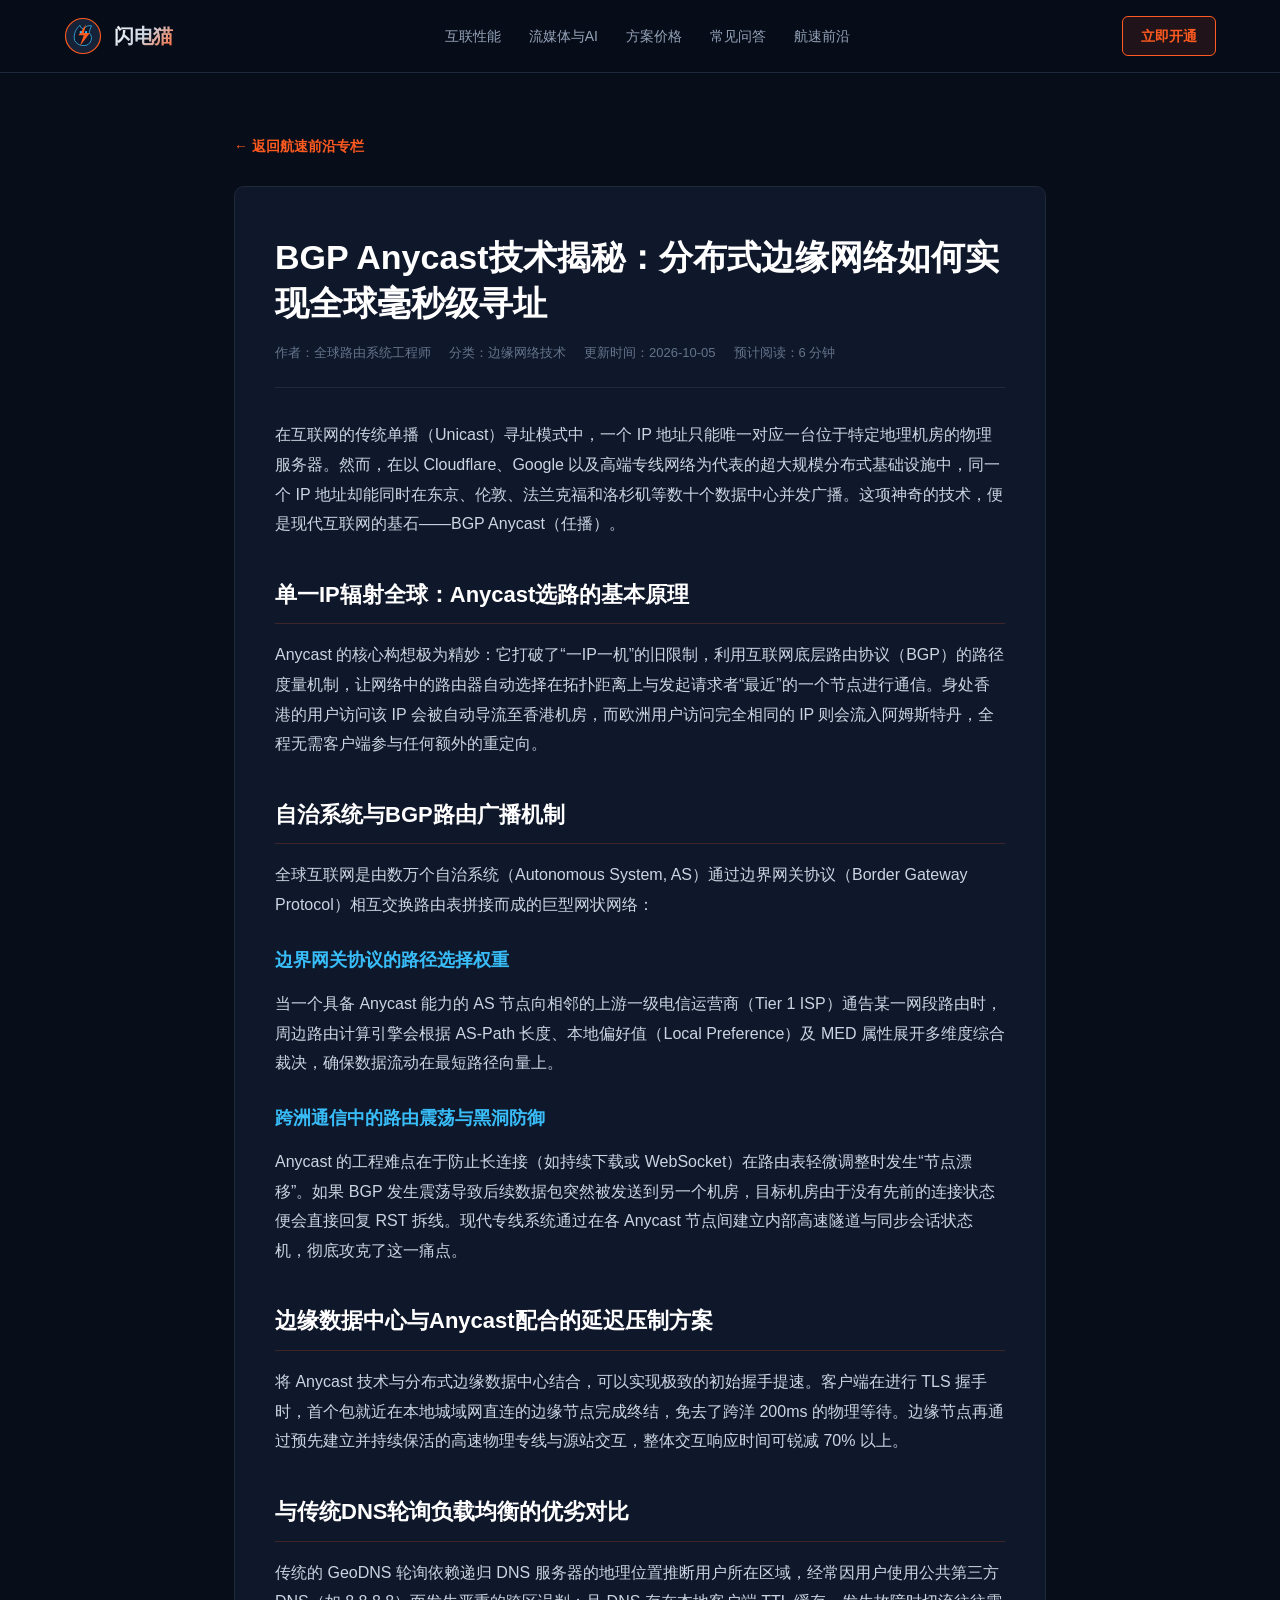
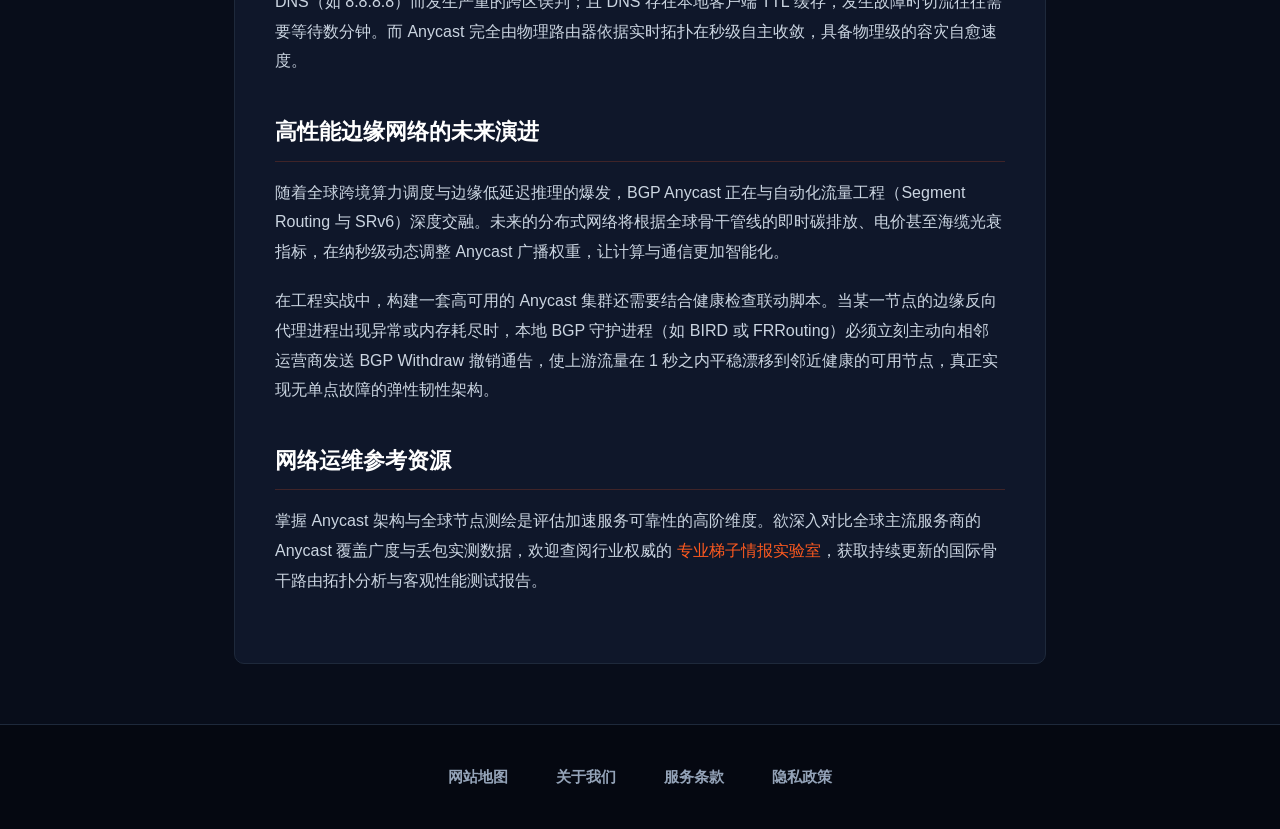
==== bgp-anycast-routing.html @ da59a0de "feat: initial release of flashmao.click landing page, SEO articles, and sitemaps" ====
<!DOCTYPE html>
<html lang="zh-CN">
<head>
  <meta charset="UTF-8">
  <meta name="viewport" content="width=device-width, initial-scale=1.0">
  <title>BGP Anycast技术揭秘：分布式边缘网络如何实现全球毫秒级寻址 - 航速前沿</title>
  <meta name="description" content="深入解构BGP Anycast技术原理，探讨自治系统路由广播、路径权重计算、路由震荡防御，以及分布式边缘计算如何实现超低延迟寻址。">
  <link rel="stylesheet" href="style.css">
</head>
<body>

  <header class="site-header">
    <div class="header-container">
      <a href="index.html" class="brand-logo">
        <svg class="logo-icon-svg" viewBox="0 0 100 100" fill="none" xmlns="http://www.w3.org/2000/svg">
          <circle cx="50" cy="50" r="46" fill="#162238" stroke="#FF5A1F" stroke-width="3"/>
          <path d="M28 62C24 45 32 30 42 22C44 29 48 32 54 30C58 24 64 22 72 23C70 32 64 38 68 44C76 52 72 65 64 72C54 78 36 76 28 62Z" fill="#0F172A" stroke="#38BDF8" stroke-width="2"/>
          <path d="M58 20L38 48H52L42 76L68 42H52L58 20Z" fill="#FF5A1F"/>
          <circle cx="44" cy="40" r="3" fill="#38BDF8"/>
          <circle cx="58" cy="40" r="3" fill="#38BDF8"/>
        </svg>
        <span class="brand-text">闪电猫</span>
      </a>

      <nav class="nav-links">
        <a href="index.html#features">互联性能</a>
        <a href="index.html#streaming">流媒体与AI</a>
        <a href="index.html#pricing">方案价格</a>
        <a href="index.html#faq">常见问答</a>
        <a href="pulse.html">航速前沿</a>
      </nav>

      <a href="https://ww012.twilightaff.com/#/?code=A56DH1Af" class="header-cta" rel="nofollow" target="_blank">立即开通</a>
    </div>
  </header>

  <div class="page-container">
    <a href="pulse.html" class="back-home-btn">&larr; 返回航速前沿专栏</a>

    <article class="page-article">
      <header class="article-header">
        <h1 class="article-title">BGP Anycast技术揭秘：分布式边缘网络如何实现全球毫秒级寻址</h1>
        <div class="article-meta-bar">
          <span>作者：全球路由系统工程师</span>
          <span>分类：边缘网络技术</span>
          <span>更新时间：2026-10-05</span>
          <span>预计阅读：6 分钟</span>
        </div>
      </header>

      <div class="article-body">
        <p>在互联网的传统单播（Unicast）寻址模式中，一个 IP 地址只能唯一对应一台位于特定地理机房的物理服务器。然而，在以 Cloudflare、Google 以及高端专线网络为代表的超大规模分布式基础设施中，同一个 IP 地址却能同时在东京、伦敦、法兰克福和洛杉矶等数十个数据中心并发广播。这项神奇的技术，便是现代互联网的基石——BGP Anycast（任播）。</p>

        <h2>单一IP辐射全球：Anycast选路的基本原理</h2>
        <p>Anycast 的核心构想极为精妙：它打破了“一IP一机”的旧限制，利用互联网底层路由协议（BGP）的路径度量机制，让网络中的路由器自动选择在拓扑距离上与发起请求者“最近”的一个节点进行通信。身处香港的用户访问该 IP 会被自动导流至香港机房，而欧洲用户访问完全相同的 IP 则会流入阿姆斯特丹，全程无需客户端参与任何额外的重定向。</p>

        <h2>自治系统与BGP路由广播机制</h2>
        <p>全球互联网是由数万个自治系统（Autonomous System, AS）通过边界网关协议（Border Gateway Protocol）相互交换路由表拼接而成的巨型网状网络：</p>

        <h3>边界网关协议的路径选择权重</h3>
        <p>当一个具备 Anycast 能力的 AS 节点向相邻的上游一级电信运营商（Tier 1 ISP）通告某一网段路由时，周边路由计算引擎会根据 AS-Path 长度、本地偏好值（Local Preference）及 MED 属性展开多维度综合裁决，确保数据流动在最短路径向量上。</p>

        <h3>跨洲通信中的路由震荡与黑洞防御</h3>
        <p>Anycast 的工程难点在于防止长连接（如持续下载或 WebSocket）在路由表轻微调整时发生“节点漂移”。如果 BGP 发生震荡导致后续数据包突然被发送到另一个机房，目标机房由于没有先前的连接状态便会直接回复 RST 拆线。现代专线系统通过在各 Anycast 节点间建立内部高速隧道与同步会话状态机，彻底攻克了这一痛点。</p>

        <h2>边缘数据中心与Anycast配合的延迟压制方案</h2>
        <p>将 Anycast 技术与分布式边缘数据中心结合，可以实现极致的初始握手提速。客户端在进行 TLS 握手时，首个包就近在本地城域网直连的边缘节点完成终结，免去了跨洋 200ms 的物理等待。边缘节点再通过预先建立并持续保活的高速物理专线与源站交互，整体交互响应时间可锐减 70% 以上。</p>

        <h2>与传统DNS轮询负载均衡的优劣对比</h2>
        <p>传统的 GeoDNS 轮询依赖递归 DNS 服务器的地理位置推断用户所在区域，经常因用户使用公共第三方 DNS（如 8.8.8.8）而发生严重的跨区误判；且 DNS 存在本地客户端 TTL 缓存，发生故障时切流往往需要等待数分钟。而 Anycast 完全由物理路由器依据实时拓扑在秒级自主收敛，具备物理级的容灾自愈速度。</p>

        <h2>高性能边缘网络的未来演进</h2>
        <p>随着全球跨境算力调度与边缘低延迟推理的爆发，BGP Anycast 正在与自动化流量工程（Segment Routing 与 SRv6）深度交融。未来的分布式网络将根据全球骨干管线的即时碳排放、电价甚至海缆光衰指标，在纳秒级动态调整 Anycast 广播权重，让计算与通信更加智能化。</p>
        <p>在工程实战中，构建一套高可用的 Anycast 集群还需要结合健康检查联动脚本。当某一节点的边缘反向代理进程出现异常或内存耗尽时，本地 BGP 守护进程（如 BIRD 或 FRRouting）必须立刻主动向相邻运营商发送 BGP Withdraw 撤销通告，使上游流量在 1 秒之内平稳漂移到邻近健康的可用节点，真正实现无单点故障的弹性韧性架构。</p>

        <h2>网络运维参考资源</h2>
        <p>掌握 Anycast 架构与全球节点测绘是评估加速服务可靠性的高阶维度。欲深入对比全球主流服务商的 Anycast 覆盖广度与丢包实测数据，欢迎查阅行业权威的 <a href="https://tizilab.net/" target="_blank">专业梯子情报实验室</a>，获取持续更新的国际骨干路由拓扑分析与客观性能测试报告。</p>
      </div>
    </article>
  </div>

  <footer class="site-footer">
    <div class="footer-nav">
      <a href="sitemap.html" class="footer-link">网站地图</a>
      <a href="about.html" class="footer-link">关于我们</a>
      <a href="terms.html" class="footer-link">服务条款</a>
      <a href="privacy.html" class="footer-link">隐私政策</a>
    </div>
  </footer>

</body>
</html>
---- style.css ----
/* flashmao.click - 现代超音速空气动力风 (Modern Aerodynamic & Supersonic Velocity) */
:root {
  --bg-deep: #080d1a;
  --bg-card: #0f172a;
  --bg-card-hover: #162238;
  --border-color: #1e293b;
  --border-accent: #ff5a1f;
  --primary-accent: #ff5a1f;
  --primary-hover: #e04812;
  --mach-blue: #2563eb;
  --mach-cyan: #38bdf8;
  --text-main: #f1f5f9;
  --text-muted: #94a3b8;
  --text-dim: #64748b;
  --font-family: -apple-system, BlinkMacSystemFont, "Segoe UI", "PingFang SC", "Hiragino Sans GB", "Microsoft YaHei", sans-serif;
}

* {
  box-sizing: border-box;
  margin: 0;
  padding: 0;
}

body {
  background-color: var(--bg-deep);
  color: var(--text-main);
  font-family: var(--font-family);
  line-height: 1.6;
  -webkit-font-smoothing: antialiased;
  overflow-x: hidden;
}

a {
  color: var(--primary-accent);
  text-decoration: none;
  transition: color 0.2s ease, text-decoration 0.2s ease;
}

a:hover {
  color: var(--mach-cyan);
  text-decoration: underline;
}

.article-body a,
.page-content a,
.pulse-summary a,
.pulse-readmore {
  color: var(--primary-accent) !important;
}

.article-body a:visited,
.page-content a:visited,
.pulse-summary a:visited,
.pulse-readmore:visited {
  color: var(--primary-accent) !important;
}

.article-body a:hover,
.page-content a:hover,
.pulse-summary a:hover,
.pulse-readmore:hover {
  color: var(--mach-cyan) !important;
  text-decoration: underline;
}

/* 顶部导航 */
.site-header {
  position: sticky;
  top: 0;
  z-index: 100;
  background: rgba(8, 13, 26, 0.95);
  border-bottom: 1px solid var(--border-color);
  backdrop-filter: blur(8px);
}

.header-container {
  max-width: 1200px;
  margin: 0 auto;
  padding: 16px 24px;
  display: flex;
  align-items: center;
  justify-content: space-between;
}

/* 整合主题 Logo */
.brand-logo {
  display: flex;
  align-items: center;
  gap: 12px;
  font-weight: 800;
  font-size: 20px;
  letter-spacing: -0.5px;
}

.logo-icon-svg {
  width: 38px;
  height: 38px;
  flex-shrink: 0;
}

.brand-text {
  background: linear-gradient(135deg, #ffffff 0%, #cbd5e1 50%, #ff5a1f 100%);
  -webkit-background-clip: text;
  -webkit-text-fill-color: transparent;
}

.brand-badge {
  font-size: 11px;
  padding: 2px 8px;
  background: #1e293b;
  color: var(--mach-cyan);
  border-radius: 4px;
  font-weight: 600;
  border: 1px solid rgba(56, 189, 248, 0.2);
}

.nav-links {
  display: flex;
  align-items: center;
  gap: 28px;
}

.nav-links a,
.nav-links a:visited {
  font-size: 14px;
  font-weight: 500;
  color: var(--text-muted) !important;
  transition: color 0.2s ease;
  text-decoration: none !important;
}

.nav-links a:hover {
  color: var(--primary-accent) !important;
  text-decoration: none !important;
}

.header-cta,
.header-cta:visited {
  display: inline-flex;
  align-items: center;
  padding: 8px 18px;
  background: rgba(255, 90, 31, 0.1);
  color: var(--primary-accent) !important;
  border: 1px solid var(--primary-accent);
  border-radius: 6px;
  font-size: 14px;
  font-weight: 600;
  transition: all 0.2s ease;
  text-decoration: none !important;
}

.header-cta:hover {
  background: var(--primary-accent);
  color: #ffffff !important;
  text-decoration: none !important;
}

/* Hero Section */
.hero-section {
  padding: 80px 24px 60px;
  max-width: 1200px;
  margin: 0 auto;
  display: grid;
  grid-template-columns: 1.15fr 0.85fr;
  align-items: center;
  gap: 48px;
  position: relative;
}

.hero-tag {
  display: inline-flex;
  align-items: center;
  gap: 8px;
  padding: 6px 14px;
  background: rgba(255, 90, 31, 0.12);
  border-left: 3px solid var(--primary-accent);
  color: #ff9166;
  font-size: 13px;
  font-weight: 600;
  margin-bottom: 20px;
  clip-path: polygon(0 0, 100% 0, 96% 100%, 0 100%);
}

.hero-title {
  font-size: 46px;
  font-weight: 900;
  line-height: 1.18;
  letter-spacing: -1px;
  margin-bottom: 20px;
  color: #ffffff;
}

.hero-title span.highlight {
  color: var(--primary-accent);
  position: relative;
}

.hero-subtitle {
  font-size: 17px;
  color: var(--text-muted);
  margin-bottom: 36px;
  line-height: 1.7;
  max-width: 560px;
}

.hero-actions {
  display: flex;
  align-items: center;
  gap: 16px;
  flex-wrap: wrap;
}

.btn-primary,
.btn-primary:visited {
  display: inline-flex;
  align-items: center;
  justify-content: center;
  padding: 14px 30px;
  background: linear-gradient(135deg, #ff5a1f 0%, #ea580c 100%);
  color: #ffffff !important;
  font-size: 16px;
  font-weight: 700;
  border-radius: 6px;
  box-shadow: 0 4px 20px rgba(255, 90, 31, 0.35);
  transition: transform 0.2s ease, box-shadow 0.2s ease;
  min-height: 48px;
  text-decoration: none !important;
}

.btn-primary:hover {
  transform: translateY(-2px);
  box-shadow: 0 6px 24px rgba(255, 90, 31, 0.5);
  color: #ffffff !important;
  text-decoration: none !important;
}

.btn-seo-recommend,
.btn-seo-recommend:visited {
  display: inline-flex;
  align-items: center;
  justify-content: center;
  padding: 13px 24px;
  background: #1e293b;
  color: #e2e8f0 !important;
  font-size: 15px;
  font-weight: 600;
  border-radius: 6px;
  border: 1px solid #334155;
  transition: all 0.2s ease;
  min-height: 48px;
  text-decoration: none !important;
}

.btn-seo-recommend:hover {
  background: #334155;
  border-color: #475569;
  color: #ffffff !important;
  text-decoration: none !important;
}

.hero-mascot-wrapper {
  position: relative;
  display: flex;
  justify-content: center;
  align-items: center;
}

.hero-svg-mascot {
  width: 100%;
  max-width: 440px;
  height: auto;
  filter: drop-shadow(0 15px 30px rgba(255, 90, 31, 0.2));
}

/* 优势区块 */
.section-wrapper {
  padding: 80px 24px;
  max-width: 1200px;
  margin: 0 auto;
}

.section-head {
  text-align: center;
  margin-bottom: 54px;
}

.section-title {
  font-size: 32px;
  font-weight: 800;
  letter-spacing: -0.5px;
  margin-bottom: 12px;
  color: #ffffff;
}

.section-desc {
  font-size: 16px;
  color: var(--text-muted);
  max-width: 620px;
  margin: 0 auto;
}

.grid-features {
  display: grid;
  grid-template-columns: repeat(4, 1fr);
  gap: 24px;
}

.aerodynamic-card {
  background: var(--bg-card);
  border: 1px solid var(--border-color);
  border-radius: 8px;
  padding: 30px 24px;
  position: relative;
  transition: transform 0.25s ease, border-color 0.25s ease, background-color 0.25s ease;
  clip-path: polygon(0 0, 100% 0, 100% calc(100% - 14px), calc(100% - 14px) 100%, 0 100%);
}

.aerodynamic-card:hover {
  transform: translateY(-4px);
  border-color: rgba(255, 90, 31, 0.6);
  background: var(--bg-card-hover);
}

.card-icon-box {
  width: 52px;
  height: 52px;
  border-radius: 8px;
  background: rgba(255, 90, 31, 0.08);
  border: 1px solid rgba(255, 90, 31, 0.2);
  display: flex;
  align-items: center;
  justify-content: center;
  margin-bottom: 20px;
}

.card-icon-svg {
  width: 28px;
  height: 28px;
  stroke: var(--primary-accent);
}

.card-title {
  font-size: 19px;
  font-weight: 700;
  color: #ffffff;
  margin-bottom: 10px;
}

.card-desc {
  font-size: 14px;
  color: var(--text-muted);
  line-height: 1.6;
}

/* 流媒体与AI模块 */
.grid-media {
  display: grid;
  grid-template-columns: repeat(4, 1fr);
  gap: 20px;
}

.media-card {
  background: #0d1527;
  border: 1px solid #1e293b;
  border-radius: 8px;
  padding: 24px 20px;
  display: flex;
  flex-direction: column;
}

.media-tag {
  align-self: flex-start;
  font-size: 11px;
  font-weight: 700;
  color: var(--mach-cyan);
  background: rgba(56, 189, 248, 0.1);
  padding: 3px 8px;
  border-radius: 4px;
  margin-bottom: 14px;
}

.media-title {
  font-size: 17px;
  font-weight: 700;
  color: #ffffff;
  margin-bottom: 8px;
}

.media-desc {
  font-size: 13px;
  color: var(--text-muted);
  line-height: 1.5;
}

/* 价格对比表 */
.grid-pricing {
  display: grid;
  grid-template-columns: repeat(3, 1fr);
  gap: 28px;
  align-items: stretch;
}

.pricing-card {
  background: var(--bg-card);
  border: 1px solid var(--border-color);
  border-radius: 10px;
  padding: 36px 28px;
  display: flex;
  flex-direction: column;
  position: relative;
  transition: all 0.25s ease;
}

.pricing-card.featured {
  background: #111c33;
  border-color: var(--primary-accent);
  box-shadow: 0 0 30px rgba(255, 90, 31, 0.15);
  transform: scale(1.03);
}

.featured-ribbon {
  position: absolute;
  top: -12px;
  right: 24px;
  background: var(--primary-accent);
  color: #ffffff;
  font-size: 12px;
  font-weight: 700;
  padding: 4px 12px;
  border-radius: 4px;
  letter-spacing: 0.5px;
}

.tier-name {
  font-size: 20px;
  font-weight: 700;
  color: #ffffff;
  margin-bottom: 8px;
}

.tier-desc {
  font-size: 13px;
  color: var(--text-muted);
  margin-bottom: 24px;
}

.tier-price-box {
  margin-bottom: 28px;
}

.currency {
  font-size: 20px;
  font-weight: 700;
  color: var(--primary-accent);
}

.price-num {
  font-size: 44px;
  font-weight: 900;
  color: #ffffff;
}

.price-unit {
  font-size: 14px;
  color: var(--text-muted);
}

.tier-feature-list {
  list-style: none;
  margin-bottom: 32px;
  flex-grow: 1;
}

.tier-feature-list li {
  font-size: 14px;
  color: #cbd5e1;
  padding: 8px 0;
  border-bottom: 1px dashed #1e293b;
  display: flex;
  align-items: center;
  gap: 10px;
}

.feature-dot {
  width: 6px;
  height: 6px;
  border-radius: 50%;
  background: var(--primary-accent);
  flex-shrink: 0;
}

.btn-pricing,
.btn-pricing:visited {
  display: block;
  text-align: center;
  padding: 12px 20px;
  background: #1e293b;
  color: #ffffff !important;
  font-weight: 700;
  font-size: 15px;
  border-radius: 6px;
  transition: all 0.2s ease;
  min-height: 46px;
  line-height: 22px;
  text-decoration: none !important;
}

.pricing-card.featured .btn-pricing,
.pricing-card.featured .btn-pricing:visited {
  background: linear-gradient(135deg, #ff5a1f 0%, #ea580c 100%);
  color: #ffffff !important;
}

.btn-pricing:hover {
  filter: brightness(1.15);
  color: #ffffff !important;
  text-decoration: none !important;
}

/* 真实评价 */
.grid-reviews {
  display: grid;
  grid-template-columns: repeat(3, 1fr);
  gap: 24px;
}

.review-card {
  background: var(--bg-card);
  border: 1px solid var(--border-color);
  border-radius: 8px;
  padding: 28px 24px;
}

.review-quote {
  font-size: 14px;
  color: #cbd5e1;
  line-height: 1.7;
  margin-bottom: 20px;
  font-style: italic;
}

.reviewer-meta {
  display: flex;
  align-items: center;
  gap: 12px;
}

.reviewer-avatar-box {
  width: 40px;
  height: 40px;
  border-radius: 50%;
  background: #1e293b;
  border: 1px solid #334155;
  display: flex;
  align-items: center;
  justify-content: center;
  font-weight: 700;
  color: var(--primary-accent);
  font-size: 14px;
}

.reviewer-name {
  font-size: 15px;
  font-weight: 700;
  color: #ffffff;
}

.reviewer-title {
  font-size: 12px;
  color: var(--text-dim);
}

/* FAQ 常见问答 */
.faq-container {
  max-width: 800px;
  margin: 0 auto;
}

.faq-item {
  background: var(--bg-card);
  border: 1px solid var(--border-color);
  border-radius: 8px;
  margin-bottom: 16px;
  overflow: hidden;
}

.faq-question {
  padding: 20px 24px;
  font-size: 16px;
  font-weight: 700;
  color: #ffffff;
  cursor: pointer;
  display: flex;
  justify-content: space-between;
  align-items: center;
  list-style: none;
}

.faq-question::-webkit-details-marker {
  display: none;
}

.faq-answer {
  padding: 0 24px 20px;
  font-size: 14px;
  color: var(--text-muted);
  line-height: 1.7;
}

/* 页脚：严格仅显示 4 个标题，各自打开独立页面 */
.site-footer {
  border-top: 1px solid var(--border-color);
  background: #050811;
  padding: 40px 24px;
  margin-top: 40px;
}

.footer-nav {
  max-width: 800px;
  margin: 0 auto;
  display: flex;
  justify-content: center;
  align-items: center;
  gap: 48px;
}

.footer-link,
.footer-link:visited {
  font-size: 15px;
  font-weight: 600;
  color: var(--text-muted) !important;
  transition: color 0.2s ease;
  text-decoration: none !important;
}

.footer-link:hover {
  color: var(--primary-accent) !important;
  text-decoration: none !important;
}

/* 独立内页公用排版 */
.page-container {
  max-width: 860px;
  margin: 60px auto;
  padding: 0 24px;
}

.page-article {
  background: var(--bg-card);
  border: 1px solid var(--border-color);
  border-radius: 10px;
  padding: 48px 40px;
}

.page-title {
  font-size: 32px;
  font-weight: 800;
  color: #ffffff;
  margin-bottom: 24px;
  padding-bottom: 16px;
  border-bottom: 1px solid var(--border-color);
}

.page-content h2 {
  font-size: 20px;
  color: #ffffff;
  margin: 28px 0 12px;
}

.page-content p {
  color: var(--text-muted);
  line-height: 1.8;
  margin-bottom: 16px;
  font-size: 15px;
}

.page-content ul {
  padding-left: 20px;
  margin-bottom: 20px;
  color: var(--text-muted);
  font-size: 15px;
  line-height: 1.8;
}

.back-home-btn {
  display: inline-flex;
  align-items: center;
  margin-bottom: 28px;
  color: var(--primary-accent);
  font-weight: 600;
  font-size: 14px;
}

/* 移动端媒体查询 (@media) */
@media (max-width: 992px) {
  .hero-section {
    grid-template-columns: 1fr;
    text-align: center;
    padding-top: 48px;
    gap: 36px;
  }
  .hero-subtitle {
    margin-left: auto;
    margin-right: auto;
  }
  .hero-actions {
    justify-content: center;
  }
  .grid-features,
  .grid-media {
    grid-template-columns: repeat(2, 1fr);
  }
  .grid-pricing {
    grid-template-columns: 1fr;
    max-width: 480px;
    margin: 0 auto;
  }
  .pricing-card.featured {
    transform: none;
  }
  .grid-reviews {
    grid-template-columns: 1fr;
    max-width: 520px;
    margin: 0 auto;
  }
}

@media (max-width: 768px) {
  .header-container {
    flex-wrap: wrap;
    padding: 10px 16px 8px;
    gap: 8px 12px;
  }
  .brand-logo {
    order: 1;
  }
  .header-cta,
  .header-cta:visited {
    order: 2;
    padding: 6px 14px;
    font-size: 13px;
    min-height: 34px;
  }
  .nav-links {
    order: 3;
    width: 100%;
    display: flex !important;
    overflow-x: auto;
    white-space: nowrap;
    gap: 16px;
    padding: 6px 0 2px;
    -webkit-overflow-scrolling: touch;
    scrollbar-width: none;
    border-top: 1px solid rgba(255, 255, 255, 0.08);
  }
  .nav-links::-webkit-scrollbar {
    display: none;
  }
  .nav-links a,
  .nav-links a:visited {
    font-size: 13px;
    padding: 4px 0;
    flex-shrink: 0;
  }
}

@media (max-width: 640px) {
  .header-container {
    padding: 8px 16px 6px;
  }
  .hero-section {
    padding: 36px 16px;
  }
  .hero-title {
    font-size: 32px;
  }
  .hero-subtitle {
    font-size: 15px;
  }
  .hero-actions {
    flex-direction: column;
    width: 100%;
  }
  .btn-primary,
  .btn-seo-recommend {
    width: 100%;
    min-height: 50px;
  }
  .grid-features,
  .grid-media {
    grid-template-columns: 1fr;
  }
  .footer-nav {
    flex-direction: column;
    gap: 20px;
  }
  .page-article {
    padding: 28px 20px;
  }
}

/* 航速前沿专栏聚合与正文样式 */
.pulse-grid {
  display: grid;
  grid-template-columns: repeat(2, 1fr);
  gap: 24px;
  margin-top: 36px;
}

.pulse-card {
  background: var(--bg-card);
  border: 1px solid var(--border-color);
  border-radius: 8px;
  padding: 28px 24px;
  transition: all 0.25s ease;
  display: flex;
  flex-direction: column;
}

.pulse-card:hover {
  border-color: var(--primary-accent);
  background: var(--bg-card-hover);
  transform: translateY(-3px);
}

.pulse-meta {
  display: flex;
  align-items: center;
  gap: 12px;
  font-size: 12px;
  color: var(--text-dim);
  margin-bottom: 12px;
}

.pulse-category {
  background: rgba(255, 90, 31, 0.1);
  color: var(--primary-accent);
  padding: 2px 8px;
  border-radius: 4px;
  font-weight: 600;
}

.pulse-title {
  font-size: 19px;
  font-weight: 700;
  color: #ffffff;
  margin-bottom: 12px;
  line-height: 1.45;
}

.pulse-card:hover .pulse-title {
  color: var(--primary-accent);
}

.pulse-summary {
  font-size: 14px;
  color: var(--text-muted);
  line-height: 1.65;
  margin-bottom: 20px;
  flex-grow: 1;
}

.pulse-readmore {
  font-size: 13px;
  font-weight: 700;
  color: var(--mach-cyan);
  display: inline-flex;
  align-items: center;
  gap: 4px;
}

/* 深度文章正文排版 */
.article-header {
  margin-bottom: 32px;
  padding-bottom: 24px;
  border-bottom: 1px solid var(--border-color);
}

.article-title {
  font-size: 34px;
  font-weight: 900;
  color: #ffffff;
  line-height: 1.35;
  margin-bottom: 16px;
}

.article-meta-bar {
  display: flex;
  align-items: center;
  gap: 18px;
  font-size: 13px;
  color: var(--text-dim);
}

.article-body {
  font-size: 16px;
  line-height: 1.85;
  color: #cbd5e1;
}

.article-body h2 {
  font-size: 22px;
  font-weight: 800;
  color: #ffffff;
  margin: 36px 0 16px;
  padding-bottom: 8px;
  border-bottom: 1px solid rgba(255, 90, 31, 0.2);
}

.article-body h3 {
  font-size: 18px;
  font-weight: 700;
  color: var(--mach-cyan);
  margin: 24px 0 12px;
}

.article-body p {
  margin-bottom: 20px;
  color: #cbd5e1;
}

.article-body ul, .article-body ol {
  margin-bottom: 22px;
  padding-left: 24px;
}

.article-body li {
  margin-bottom: 8px;
  color: #cbd5e1;
}

.article-body blockquote {
  border-left: 3px solid var(--primary-accent);
  background: rgba(255, 90, 31, 0.05);
  padding: 16px 20px;
  margin: 24px 0;
  color: #e2e8f0;
  font-style: italic;
}

@media (max-width: 768px) {
  .pulse-grid {
    grid-template-columns: 1fr;
  }
  .article-title {
    font-size: 26px;
  }
}
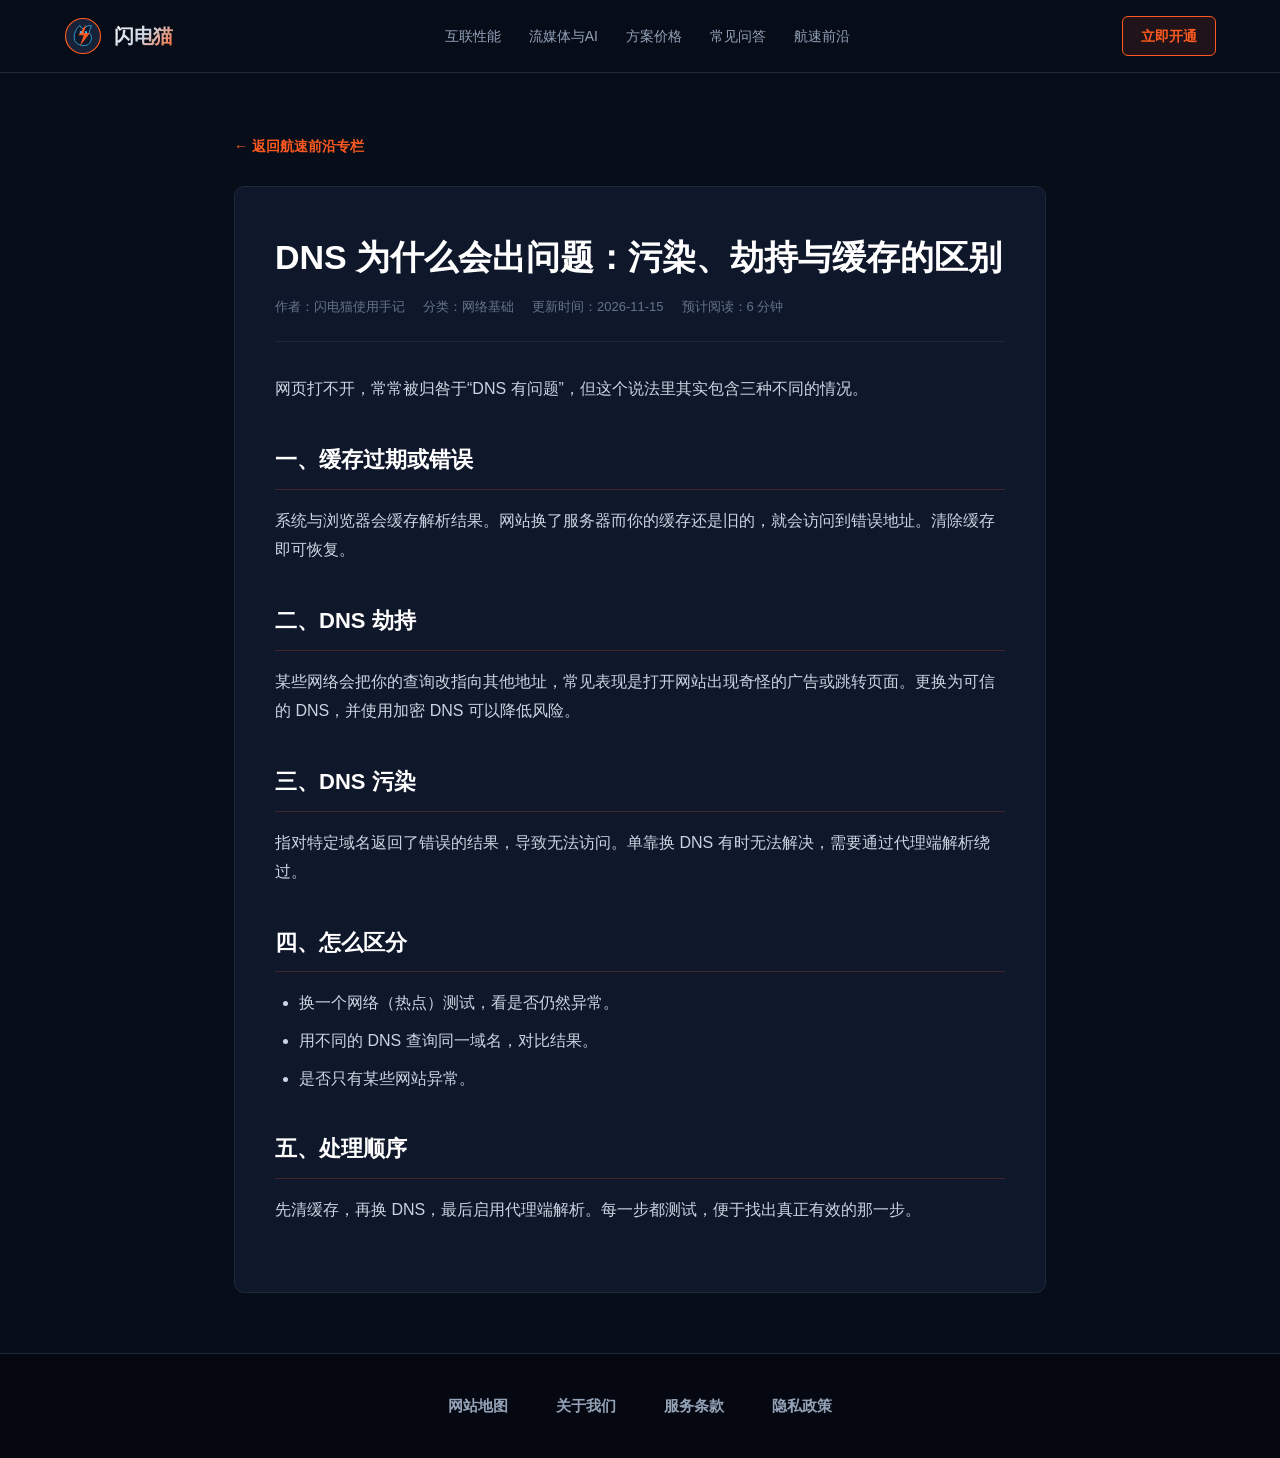
==== commit a7b69111: "Update blog hyperlinks to dajichang.mom" ====
--- a/bgp-anycast-routing.html
+++ b/bgp-anycast-routing.html
@@ -3,8 +3,8 @@
 <head>
   <meta charset="UTF-8">
   <meta name="viewport" content="width=device-width, initial-scale=1.0">
-  <title>BGP Anycast技术揭秘：分布式边缘网络如何实现全球毫秒级寻址 - 航速前沿</title>
-  <meta name="description" content="深入解构BGP Anycast技术原理，探讨自治系统路由广播、路径权重计算、路由震荡防御，以及分布式边缘计算如何实现超低延迟寻址。">
+  <title>DNS 为什么会出问题：污染、劫持与缓存的区别 - 闪电猫航速前沿</title>
+  <meta name="description" content="DNS 异常有几种不同的原因？说明 DNS 污染、劫持与缓存过期的区别、各自的表现，以及对应的检查和处理办法。">
   <link rel="stylesheet" href="style.css">
 </head>
 <body>
@@ -39,43 +39,25 @@
 
     <article class="page-article">
       <header class="article-header">
-        <h1 class="article-title">BGP Anycast技术揭秘：分布式边缘网络如何实现全球毫秒级寻址</h1>
+        <h1 class="article-title">DNS 为什么会出问题：污染、劫持与缓存的区别</h1>
         <div class="article-meta-bar">
-          <span>作者：全球路由系统工程师</span>
-          <span>分类：边缘网络技术</span>
-          <span>更新时间：2026-10-05</span>
-          <span>预计阅读：6 分钟</span>
-        </div>
+ <span>作者：闪电猫使用手记</span> <span>分类：网络基础</span> <span>更新时间：2026-11-15</span> <span>预计阅读：6 分钟</span>
+ </div>
       </header>
 
       <div class="article-body">
-        <p>在互联网的传统单播（Unicast）寻址模式中，一个 IP 地址只能唯一对应一台位于特定地理机房的物理服务器。然而，在以 Cloudflare、Google 以及高端专线网络为代表的超大规模分布式基础设施中，同一个 IP 地址却能同时在东京、伦敦、法兰克福和洛杉矶等数十个数据中心并发广播。这项神奇的技术，便是现代互联网的基石——BGP Anycast（任播）。</p>
-
-        <h2>单一IP辐射全球：Anycast选路的基本原理</h2>
-        <p>Anycast 的核心构想极为精妙：它打破了“一IP一机”的旧限制，利用互联网底层路由协议（BGP）的路径度量机制，让网络中的路由器自动选择在拓扑距离上与发起请求者“最近”的一个节点进行通信。身处香港的用户访问该 IP 会被自动导流至香港机房，而欧洲用户访问完全相同的 IP 则会流入阿姆斯特丹，全程无需客户端参与任何额外的重定向。</p>
-
-        <h2>自治系统与BGP路由广播机制</h2>
-        <p>全球互联网是由数万个自治系统（Autonomous System, AS）通过边界网关协议（Border Gateway Protocol）相互交换路由表拼接而成的巨型网状网络：</p>
-
-        <h3>边界网关协议的路径选择权重</h3>
-        <p>当一个具备 Anycast 能力的 AS 节点向相邻的上游一级电信运营商（Tier 1 ISP）通告某一网段路由时，周边路由计算引擎会根据 AS-Path 长度、本地偏好值（Local Preference）及 MED 属性展开多维度综合裁决，确保数据流动在最短路径向量上。</p>
-
-        <h3>跨洲通信中的路由震荡与黑洞防御</h3>
-        <p>Anycast 的工程难点在于防止长连接（如持续下载或 WebSocket）在路由表轻微调整时发生“节点漂移”。如果 BGP 发生震荡导致后续数据包突然被发送到另一个机房，目标机房由于没有先前的连接状态便会直接回复 RST 拆线。现代专线系统通过在各 Anycast 节点间建立内部高速隧道与同步会话状态机，彻底攻克了这一痛点。</p>
-
-        <h2>边缘数据中心与Anycast配合的延迟压制方案</h2>
-        <p>将 Anycast 技术与分布式边缘数据中心结合，可以实现极致的初始握手提速。客户端在进行 TLS 握手时，首个包就近在本地城域网直连的边缘节点完成终结，免去了跨洋 200ms 的物理等待。边缘节点再通过预先建立并持续保活的高速物理专线与源站交互，整体交互响应时间可锐减 70% 以上。</p>
-
-        <h2>与传统DNS轮询负载均衡的优劣对比</h2>
-        <p>传统的 GeoDNS 轮询依赖递归 DNS 服务器的地理位置推断用户所在区域，经常因用户使用公共第三方 DNS（如 8.8.8.8）而发生严重的跨区误判；且 DNS 存在本地客户端 TTL 缓存，发生故障时切流往往需要等待数分钟。而 Anycast 完全由物理路由器依据实时拓扑在秒级自主收敛，具备物理级的容灾自愈速度。</p>
-
-        <h2>高性能边缘网络的未来演进</h2>
-        <p>随着全球跨境算力调度与边缘低延迟推理的爆发，BGP Anycast 正在与自动化流量工程（Segment Routing 与 SRv6）深度交融。未来的分布式网络将根据全球骨干管线的即时碳排放、电价甚至海缆光衰指标，在纳秒级动态调整 Anycast 广播权重，让计算与通信更加智能化。</p>
-        <p>在工程实战中，构建一套高可用的 Anycast 集群还需要结合健康检查联动脚本。当某一节点的边缘反向代理进程出现异常或内存耗尽时，本地 BGP 守护进程（如 BIRD 或 FRRouting）必须立刻主动向相邻运营商发送 BGP Withdraw 撤销通告，使上游流量在 1 秒之内平稳漂移到邻近健康的可用节点，真正实现无单点故障的弹性韧性架构。</p>
-
-        <h2>网络运维参考资源</h2>
-        <p>掌握 Anycast 架构与全球节点测绘是评估加速服务可靠性的高阶维度。欲深入对比全球主流服务商的 Anycast 覆盖广度与丢包实测数据，欢迎查阅行业权威的 <a href="https://tizilab.net/" target="_blank">专业梯子情报实验室</a>，获取持续更新的国际骨干路由拓扑分析与客观性能测试报告。</p>
-      </div>
+<p>网页打不开，常常被归咎于“DNS 有问题”，但这个说法里其实包含三种不同的情况。</p>
+<h2>一、缓存过期或错误</h2>
+<p>系统与浏览器会缓存解析结果。网站换了服务器而你的缓存还是旧的，就会访问到错误地址。清除缓存即可恢复。</p>
+<h2>二、DNS 劫持</h2>
+<p>某些网络会把你的查询改指向其他地址，常见表现是打开网站出现奇怪的广告或跳转页面。更换为可信的 DNS，并使用加密 DNS 可以降低风险。</p>
+<h2>三、DNS 污染</h2>
+<p>指对特定域名返回了错误的结果，导致无法访问。单靠换 DNS 有时无法解决，需要通过代理端解析绕过。</p>
+<h2>四、怎么区分</h2>
+<ul><li>换一个网络（热点）测试，看是否仍然异常。</li><li>用不同的 DNS 查询同一域名，对比结果。</li><li>是否只有某些网站异常。</li></ul>
+<h2>五、处理顺序</h2>
+<p>先清缓存，再换 DNS，最后启用代理端解析。每一步都测试，便于找出真正有效的那一步。</p>
+ </div>
     </article>
   </div>
 
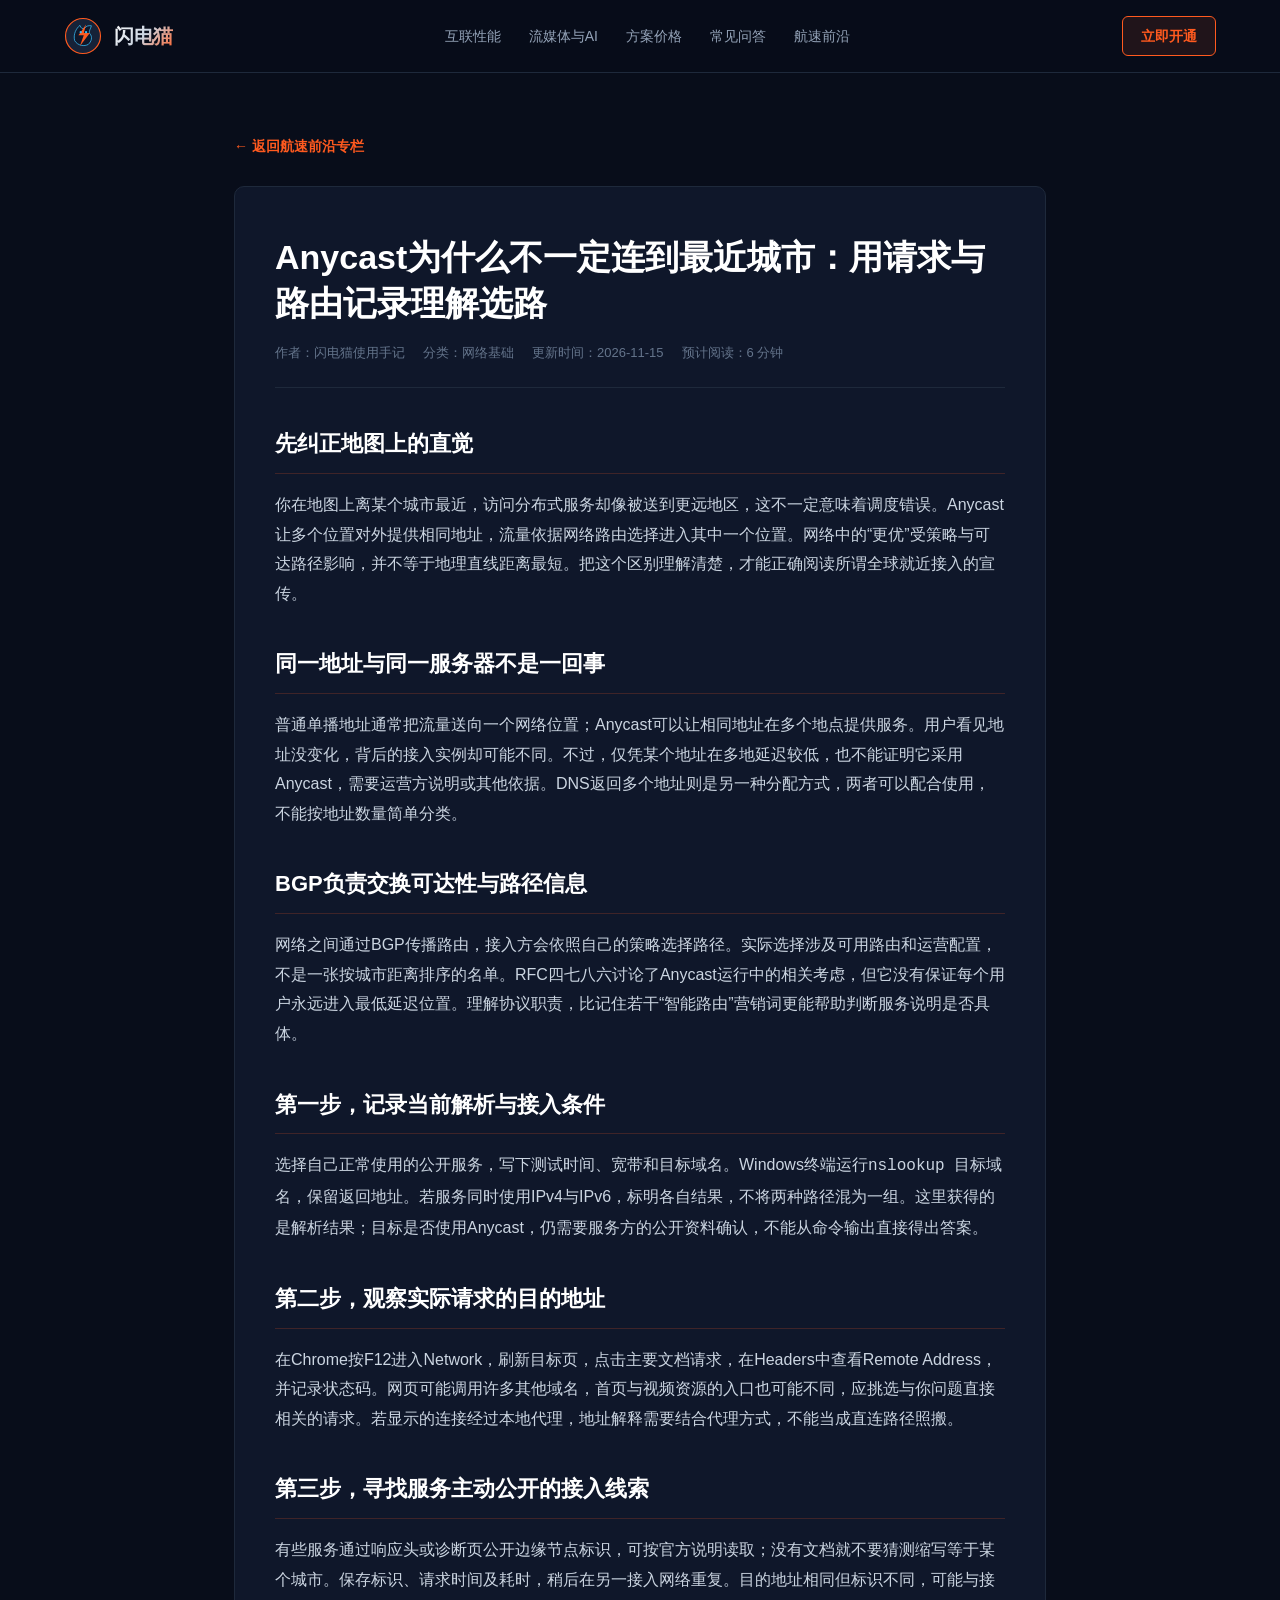
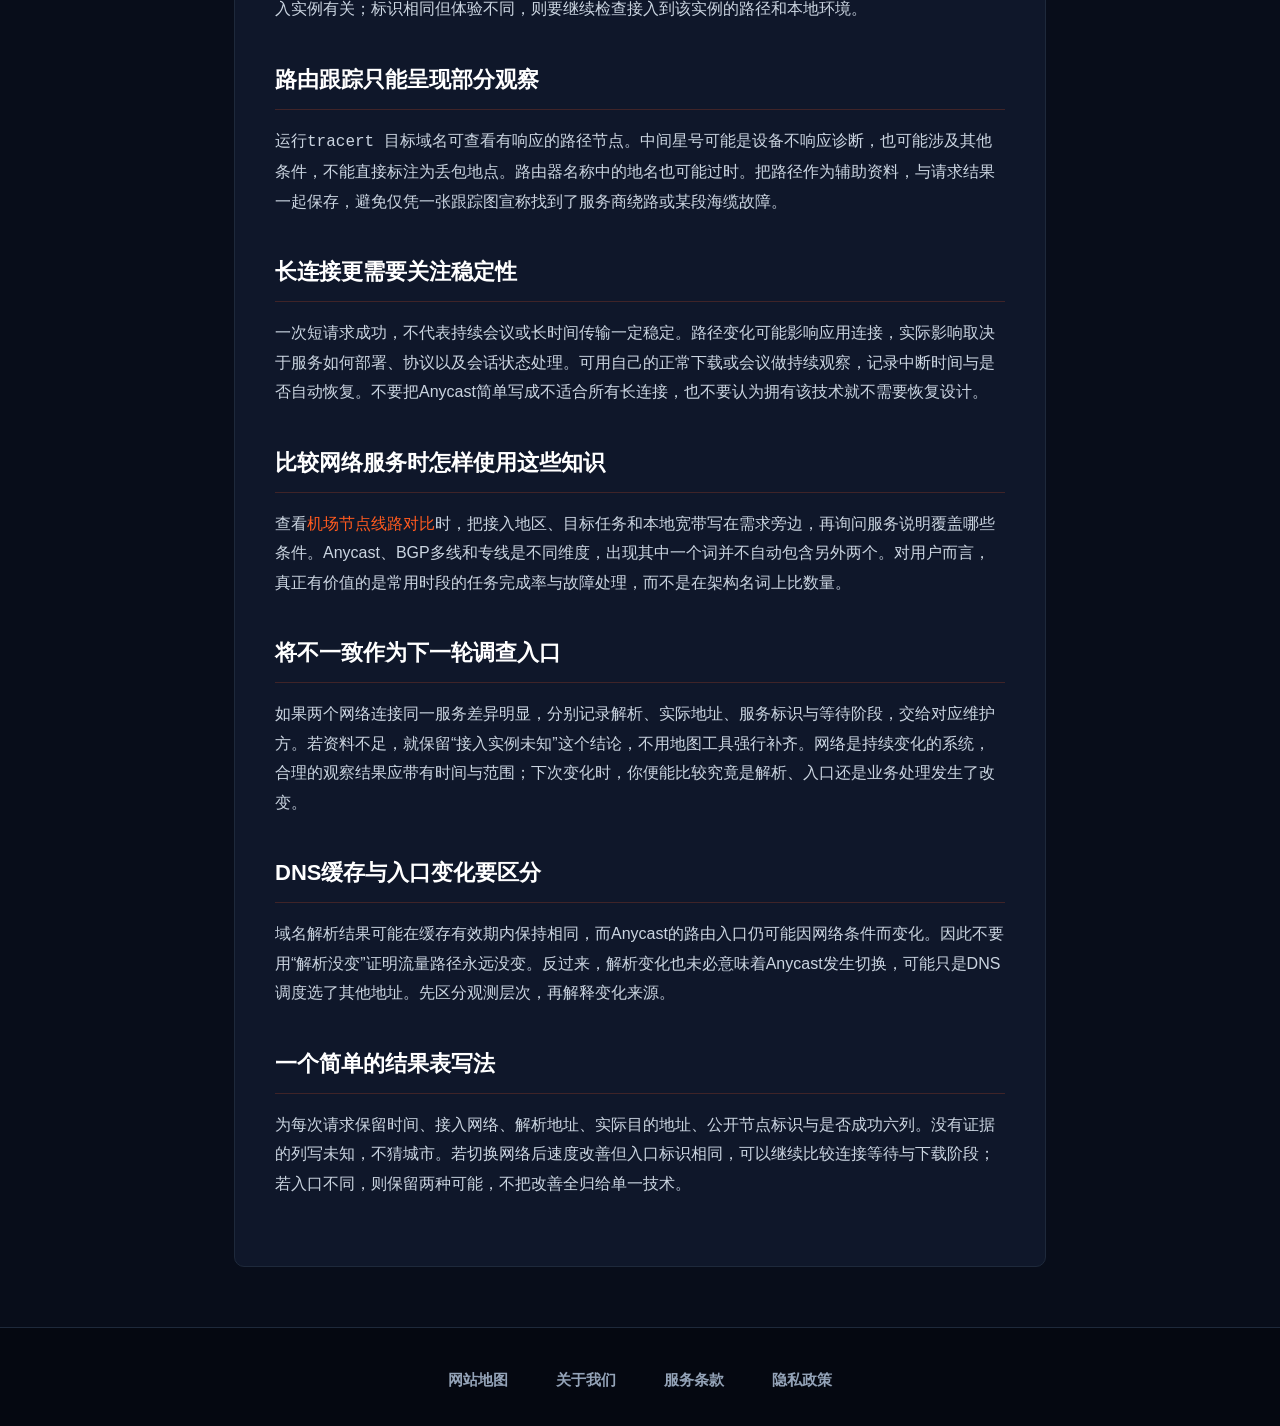
==== commit a6d358ab: "Restore detailed guides and clarify airport homepage introductions" ====
--- a/bgp-anycast-routing.html
+++ b/bgp-anycast-routing.html
@@ -1,74 +1,55 @@
 <!DOCTYPE html>
+
 <html lang="zh-CN">
 <head>
-  <meta charset="UTF-8">
-  <meta name="viewport" content="width=device-width, initial-scale=1.0">
-  <title>DNS 为什么会出问题：污染、劫持与缓存的区别 - 闪电猫航速前沿</title>
-  <meta name="description" content="DNS 异常有几种不同的原因？说明 DNS 污染、劫持与缓存过期的区别、各自的表现，以及对应的检查和处理办法。">
-  <link rel="stylesheet" href="style.css">
+<meta charset="utf-8"/>
+<meta content="width=device-width, initial-scale=1.0" name="viewport"/>
+<title>Anycast为什么不一定连到最近城市：用请求与路由记录理解选路</title>
+<meta content="解释Anycast与BGP的关系，并通过解析、路由、响应头和业务请求整理证据，避免将地理距离与实际访问性能混为一谈。" name="description"/>
+<link href="style.css" rel="stylesheet"/>
 </head>
 <body>
-
-  <header class="site-header">
-    <div class="header-container">
-      <a href="index.html" class="brand-logo">
-        <svg class="logo-icon-svg" viewBox="0 0 100 100" fill="none" xmlns="http://www.w3.org/2000/svg">
-          <circle cx="50" cy="50" r="46" fill="#162238" stroke="#FF5A1F" stroke-width="3"/>
-          <path d="M28 62C24 45 32 30 42 22C44 29 48 32 54 30C58 24 64 22 72 23C70 32 64 38 68 44C76 52 72 65 64 72C54 78 36 76 28 62Z" fill="#0F172A" stroke="#38BDF8" stroke-width="2"/>
-          <path d="M58 20L38 48H52L42 76L68 42H52L58 20Z" fill="#FF5A1F"/>
-          <circle cx="44" cy="40" r="3" fill="#38BDF8"/>
-          <circle cx="58" cy="40" r="3" fill="#38BDF8"/>
-        </svg>
-        <span class="brand-text">闪电猫</span>
-      </a>
-
-      <nav class="nav-links">
-        <a href="index.html#features">互联性能</a>
-        <a href="index.html#streaming">流媒体与AI</a>
-        <a href="index.html#pricing">方案价格</a>
-        <a href="index.html#faq">常见问答</a>
-        <a href="pulse.html">航速前沿</a>
-      </nav>
-
-      <a href="https://ww012.twilightaff.com/#/?code=A56DH1Af" class="header-cta" rel="nofollow" target="_blank">立即开通</a>
-    </div>
-  </header>
-
-  <div class="page-container">
-    <a href="pulse.html" class="back-home-btn">&larr; 返回航速前沿专栏</a>
-
-    <article class="page-article">
-      <header class="article-header">
-        <h1 class="article-title">DNS 为什么会出问题：污染、劫持与缓存的区别</h1>
-        <div class="article-meta-bar">
- <span>作者：闪电猫使用手记</span> <span>分类：网络基础</span> <span>更新时间：2026-11-15</span> <span>预计阅读：6 分钟</span>
- </div>
-      </header>
-
-      <div class="article-body">
-<p>网页打不开，常常被归咎于“DNS 有问题”，但这个说法里其实包含三种不同的情况。</p>
-<h2>一、缓存过期或错误</h2>
-<p>系统与浏览器会缓存解析结果。网站换了服务器而你的缓存还是旧的，就会访问到错误地址。清除缓存即可恢复。</p>
-<h2>二、DNS 劫持</h2>
-<p>某些网络会把你的查询改指向其他地址，常见表现是打开网站出现奇怪的广告或跳转页面。更换为可信的 DNS，并使用加密 DNS 可以降低风险。</p>
-<h2>三、DNS 污染</h2>
-<p>指对特定域名返回了错误的结果，导致无法访问。单靠换 DNS 有时无法解决，需要通过代理端解析绕过。</p>
-<h2>四、怎么区分</h2>
-<ul><li>换一个网络（热点）测试，看是否仍然异常。</li><li>用不同的 DNS 查询同一域名，对比结果。</li><li>是否只有某些网站异常。</li></ul>
-<h2>五、处理顺序</h2>
-<p>先清缓存，再换 DNS，最后启用代理端解析。每一步都测试，便于找出真正有效的那一步。</p>
- </div>
-    </article>
-  </div>
-
-  <footer class="site-footer">
-    <div class="footer-nav">
-      <a href="sitemap.html" class="footer-link">网站地图</a>
-      <a href="about.html" class="footer-link">关于我们</a>
-      <a href="terms.html" class="footer-link">服务条款</a>
-      <a href="privacy.html" class="footer-link">隐私政策</a>
-    </div>
-  </footer>
-
+<header class="site-header">
+<div class="header-container">
+<a class="brand-logo" href="index.html">
+<svg class="logo-icon-svg" fill="none" viewbox="0 0 100 100" xmlns="http://www.w3.org/2000/svg">
+<circle cx="50" cy="50" fill="#162238" r="46" stroke="#FF5A1F" stroke-width="3"></circle>
+<path d="M28 62C24 45 32 30 42 22C44 29 48 32 54 30C58 24 64 22 72 23C70 32 64 38 68 44C76 52 72 65 64 72C54 78 36 76 28 62Z" fill="#0F172A" stroke="#38BDF8" stroke-width="2"></path>
+<path d="M58 20L38 48H52L42 76L68 42H52L58 20Z" fill="#FF5A1F"></path>
+<circle cx="44" cy="40" fill="#38BDF8" r="3"></circle>
+<circle cx="58" cy="40" fill="#38BDF8" r="3"></circle>
+</svg>
+<span class="brand-text">闪电猫</span>
+</a>
+<nav class="nav-links">
+<a href="index.html#features">互联性能</a>
+<a href="index.html#streaming">流媒体与AI</a>
+<a href="index.html#pricing">方案价格</a>
+<a href="index.html#faq">常见问答</a>
+<a href="pulse.html">航速前沿</a>
+</nav>
+<a class="header-cta" href="https://ww012.twilightaff.com/#/?code=A56DH1Af" rel="nofollow" target="_blank">立即开通</a>
+</div>
+</header>
+<div class="page-container">
+<a class="back-home-btn" href="pulse.html">← 返回航速前沿专栏</a>
+<article class="page-article">
+<header class="article-header">
+<h1 class="article-title">Anycast为什么不一定连到最近城市：用请求与路由记录理解选路</h1>
+<div class="article-meta-bar">
+<span>作者：闪电猫使用手记</span> <span>分类：网络基础</span> <span>更新时间：2026-11-15</span> <span>预计阅读：6 分钟</span>
+</div>
+</header>
+<div class="article-body"><div data-swc-article-body="2026-11-16"><h2>先纠正地图上的直觉</h2><p>你在地图上离某个城市最近，访问分布式服务却像被送到更远地区，这不一定意味着调度错误。Anycast让多个位置对外提供相同地址，流量依据网络路由选择进入其中一个位置。网络中的“更优”受策略与可达路径影响，并不等于地理直线距离最短。把这个区别理解清楚，才能正确阅读所谓全球就近接入的宣传。</p><h2>同一地址与同一服务器不是一回事</h2><p>普通单播地址通常把流量送向一个网络位置；Anycast可以让相同地址在多个地点提供服务。用户看见地址没变化，背后的接入实例却可能不同。不过，仅凭某个地址在多地延迟较低，也不能证明它采用Anycast，需要运营方说明或其他依据。DNS返回多个地址则是另一种分配方式，两者可以配合使用，不能按地址数量简单分类。</p><h2>BGP负责交换可达性与路径信息</h2><p>网络之间通过BGP传播路由，接入方会依照自己的策略选择路径。实际选择涉及可用路由和运营配置，不是一张按城市距离排序的名单。RFC四七八六讨论了Anycast运行中的相关考虑，但它没有保证每个用户永远进入最低延迟位置。理解协议职责，比记住若干“智能路由”营销词更能帮助判断服务说明是否具体。</p><h2>第一步，记录当前解析与接入条件</h2><p>选择自己正常使用的公开服务，写下测试时间、宽带和目标域名。Windows终端运行<code>nslookup 目标域名</code>，保留返回地址。若服务同时使用IPv4与IPv6，标明各自结果，不将两种路径混为一组。这里获得的是解析结果；目标是否使用Anycast，仍需要服务方的公开资料确认，不能从命令输出直接得出答案。</p><h2>第二步，观察实际请求的目的地址</h2><p>在Chrome按F12进入Network，刷新目标页，点击主要文档请求，在Headers中查看Remote Address，并记录状态码。网页可能调用许多其他域名，首页与视频资源的入口也可能不同，应挑选与你问题直接相关的请求。若显示的连接经过本地代理，地址解释需要结合代理方式，不能当成直连路径照搬。</p><h2>第三步，寻找服务主动公开的接入线索</h2><p>有些服务通过响应头或诊断页公开边缘节点标识，可按官方说明读取；没有文档就不要猜测缩写等于某个城市。保存标识、请求时间及耗时，稍后在另一接入网络重复。目的地址相同但标识不同，可能与接入实例有关；标识相同但体验不同，则要继续检查接入到该实例的路径和本地环境。</p><h2>路由跟踪只能呈现部分观察</h2><p>运行<code>tracert 目标域名</code>可查看有响应的路径节点。中间星号可能是设备不响应诊断，也可能涉及其他条件，不能直接标注为丢包地点。路由器名称中的地名也可能过时。把路径作为辅助资料，与请求结果一起保存，避免仅凭一张跟踪图宣称找到了服务商绕路或某段海缆故障。</p><h2>长连接更需要关注稳定性</h2><p>一次短请求成功，不代表持续会议或长时间传输一定稳定。路径变化可能影响应用连接，实际影响取决于服务如何部署、协议以及会话状态处理。可用自己的正常下载或会议做持续观察，记录中断时间与是否自动恢复。不要把Anycast简单写成不适合所有长连接，也不要认为拥有该技术就不需要恢复设计。</p><h2>比较网络服务时怎样使用这些知识</h2><p>查看<a href="https://dajichang.mom/">机场节点线路对比</a>时，把接入地区、目标任务和本地宽带写在需求旁边，再询问服务说明覆盖哪些条件。Anycast、BGP多线和专线是不同维度，出现其中一个词并不自动包含另外两个。对用户而言，真正有价值的是常用时段的任务完成率与故障处理，而不是在架构名词上比数量。</p><h2>将不一致作为下一轮调查入口</h2><p>如果两个网络连接同一服务差异明显，分别记录解析、实际地址、服务标识与等待阶段，交给对应维护方。若资料不足，就保留“接入实例未知”这个结论，不用地图工具强行补齐。网络是持续变化的系统，合理的观察结果应带有时间与范围；下次变化时，你便能比较究竟是解析、入口还是业务处理发生了改变。</p><h2>DNS缓存与入口变化要区分</h2><p>域名解析结果可能在缓存有效期内保持相同，而Anycast的路由入口仍可能因网络条件而变化。因此不要用“解析没变”证明流量路径永远没变。反过来，解析变化也未必意味着Anycast发生切换，可能只是DNS调度选了其他地址。先区分观测层次，再解释变化来源。</p><h2>一个简单的结果表写法</h2><p>为每次请求保留时间、接入网络、解析地址、实际目的地址、公开节点标识与是否成功六列。没有证据的列写未知，不猜城市。若切换网络后速度改善但入口标识相同，可以继续比较连接等待与下载阶段；若入口不同，则保留两种可能，不把改善全归给单一技术。</p></div></div>
+</article>
+</div>
+<footer class="site-footer">
+<div class="footer-nav">
+<a class="footer-link" href="sitemap.html">网站地图</a>
+<a class="footer-link" href="about.html">关于我们</a>
+<a class="footer-link" href="terms.html">服务条款</a>
+<a class="footer-link" href="privacy.html">隐私政策</a>
+</div>
+</footer>
 </body>
 </html>
